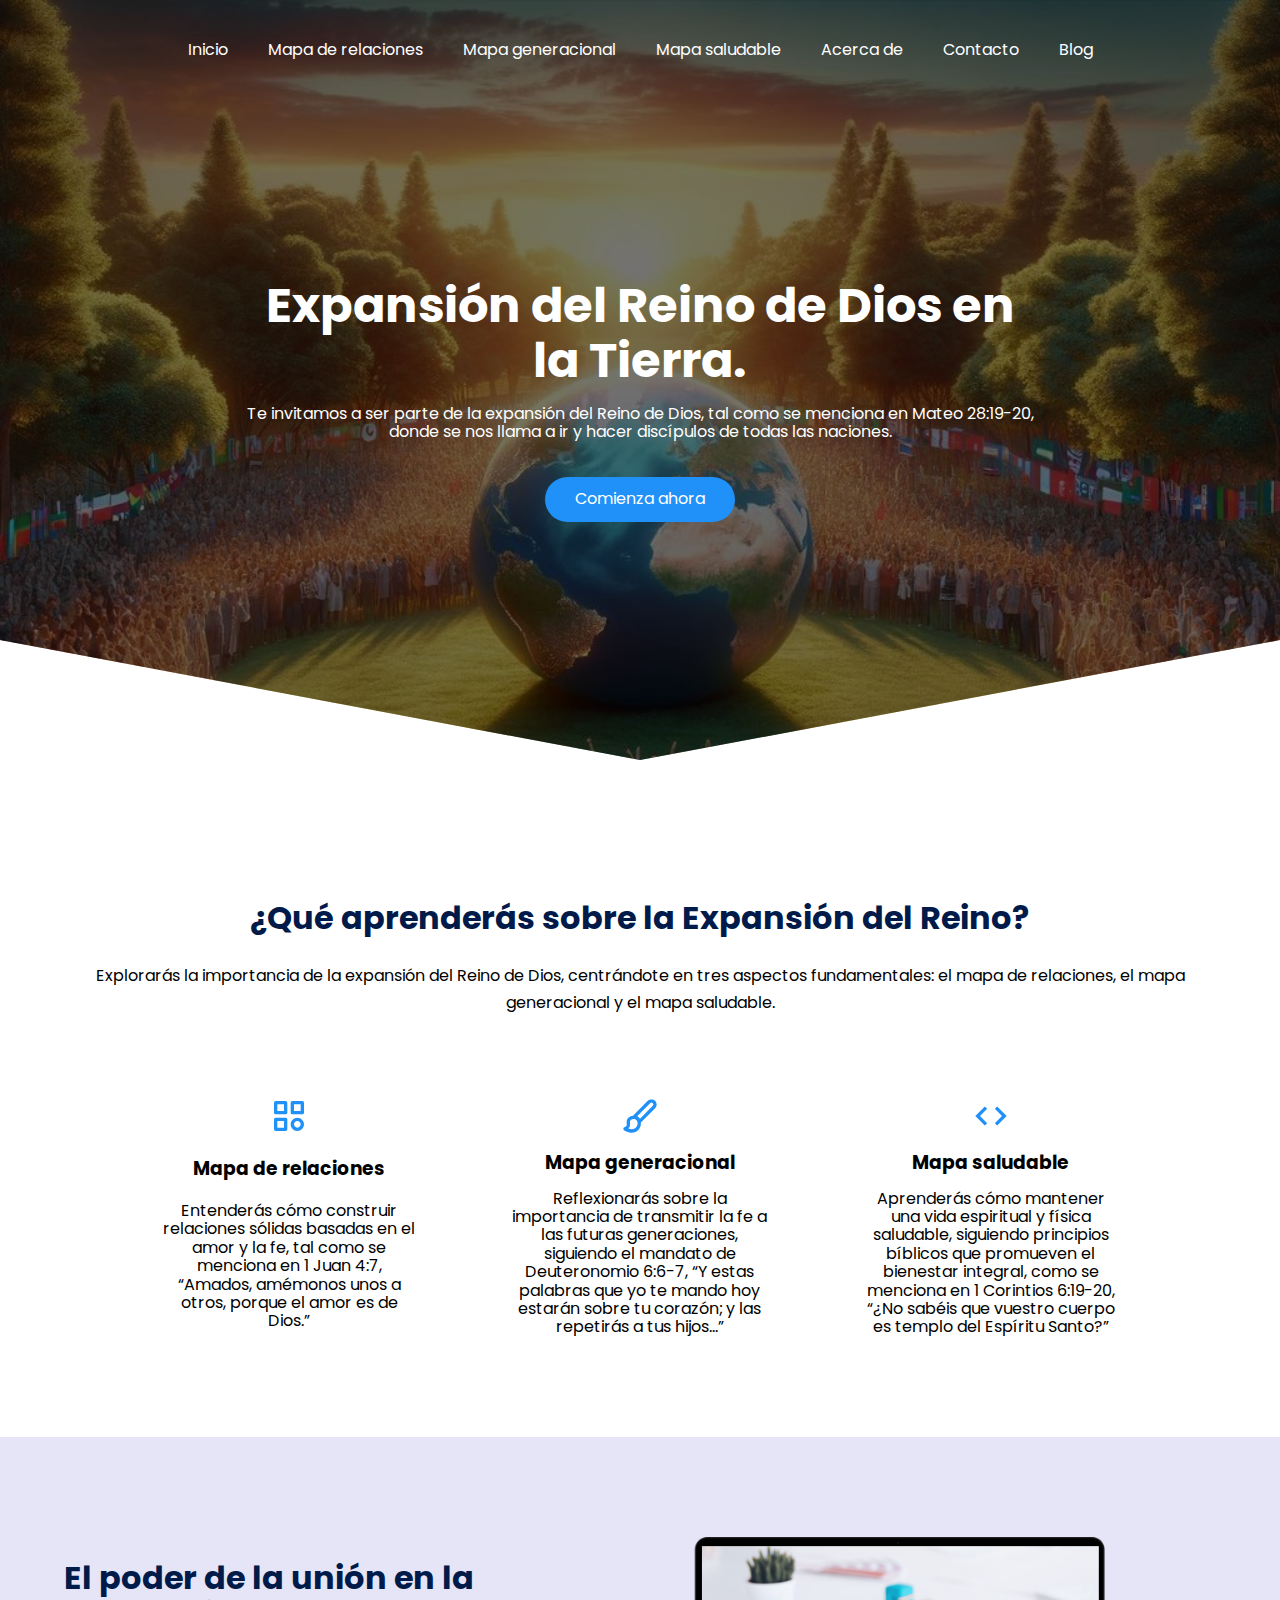
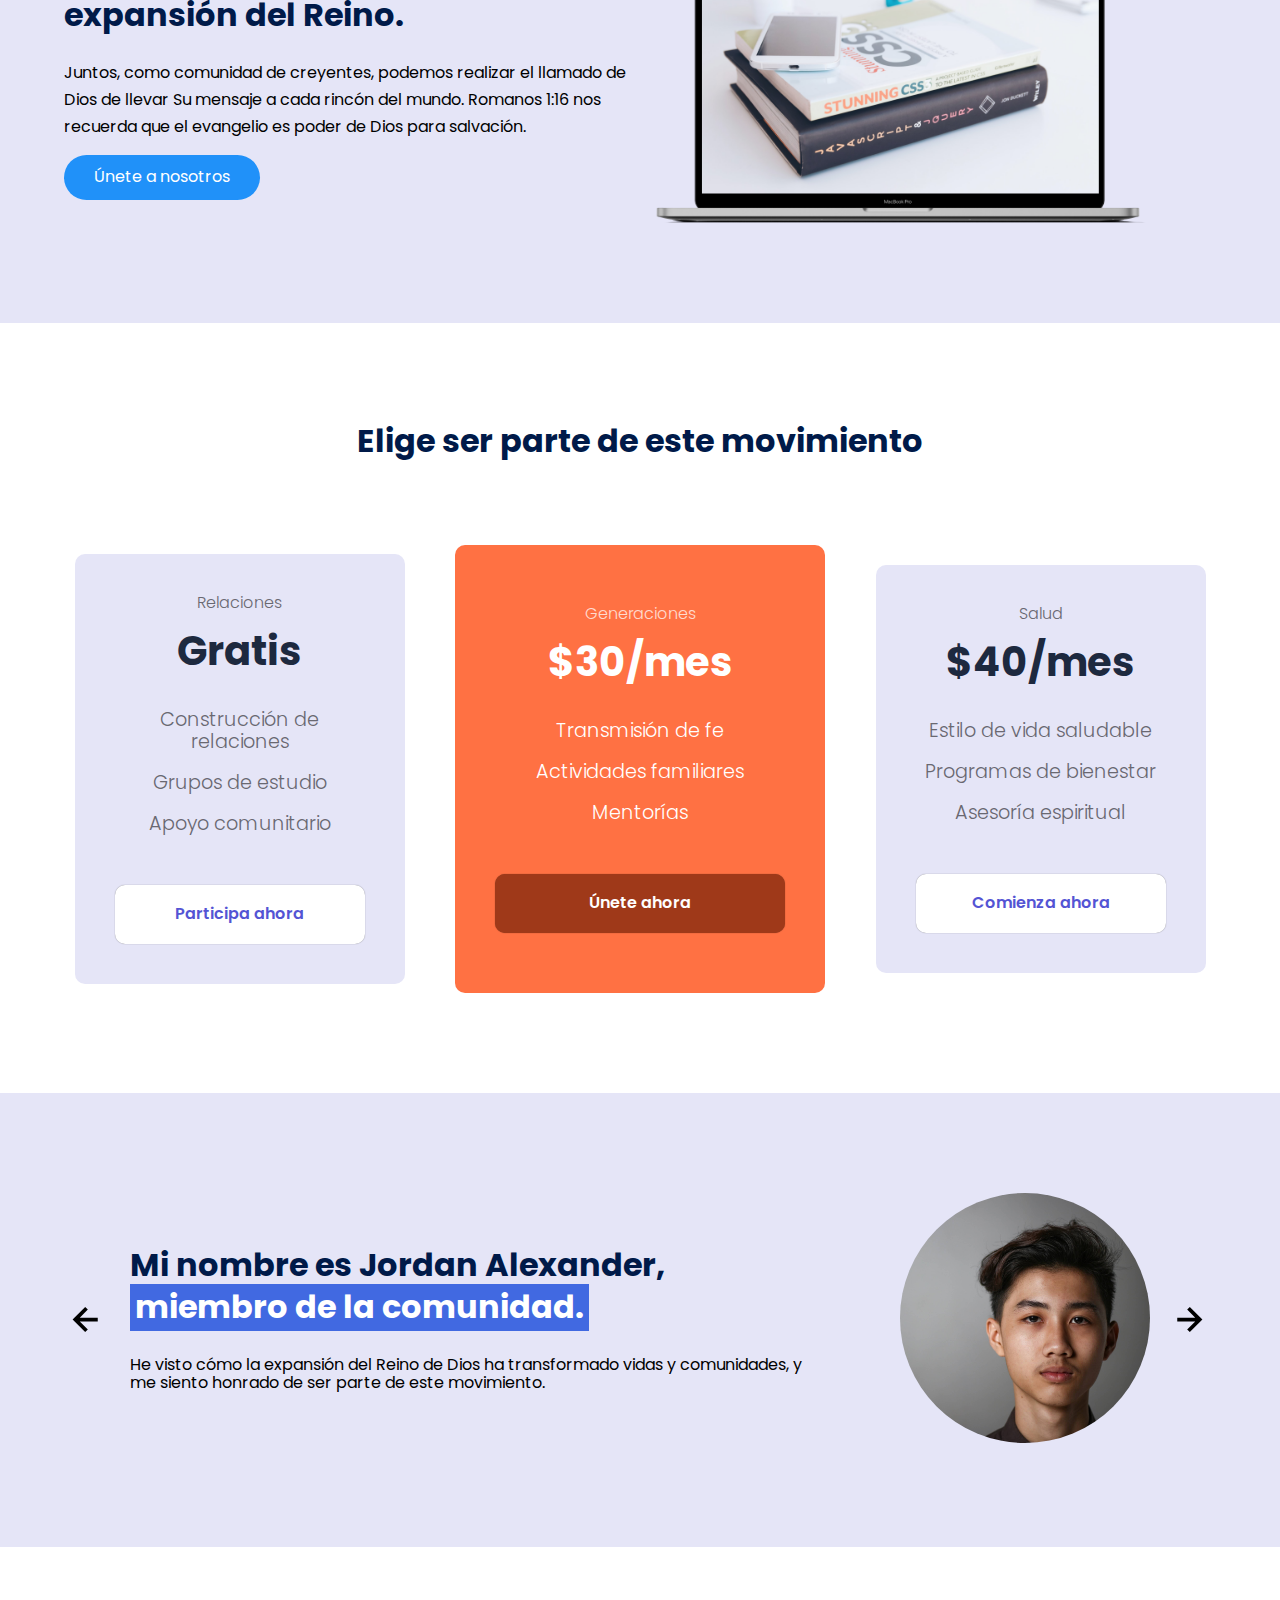
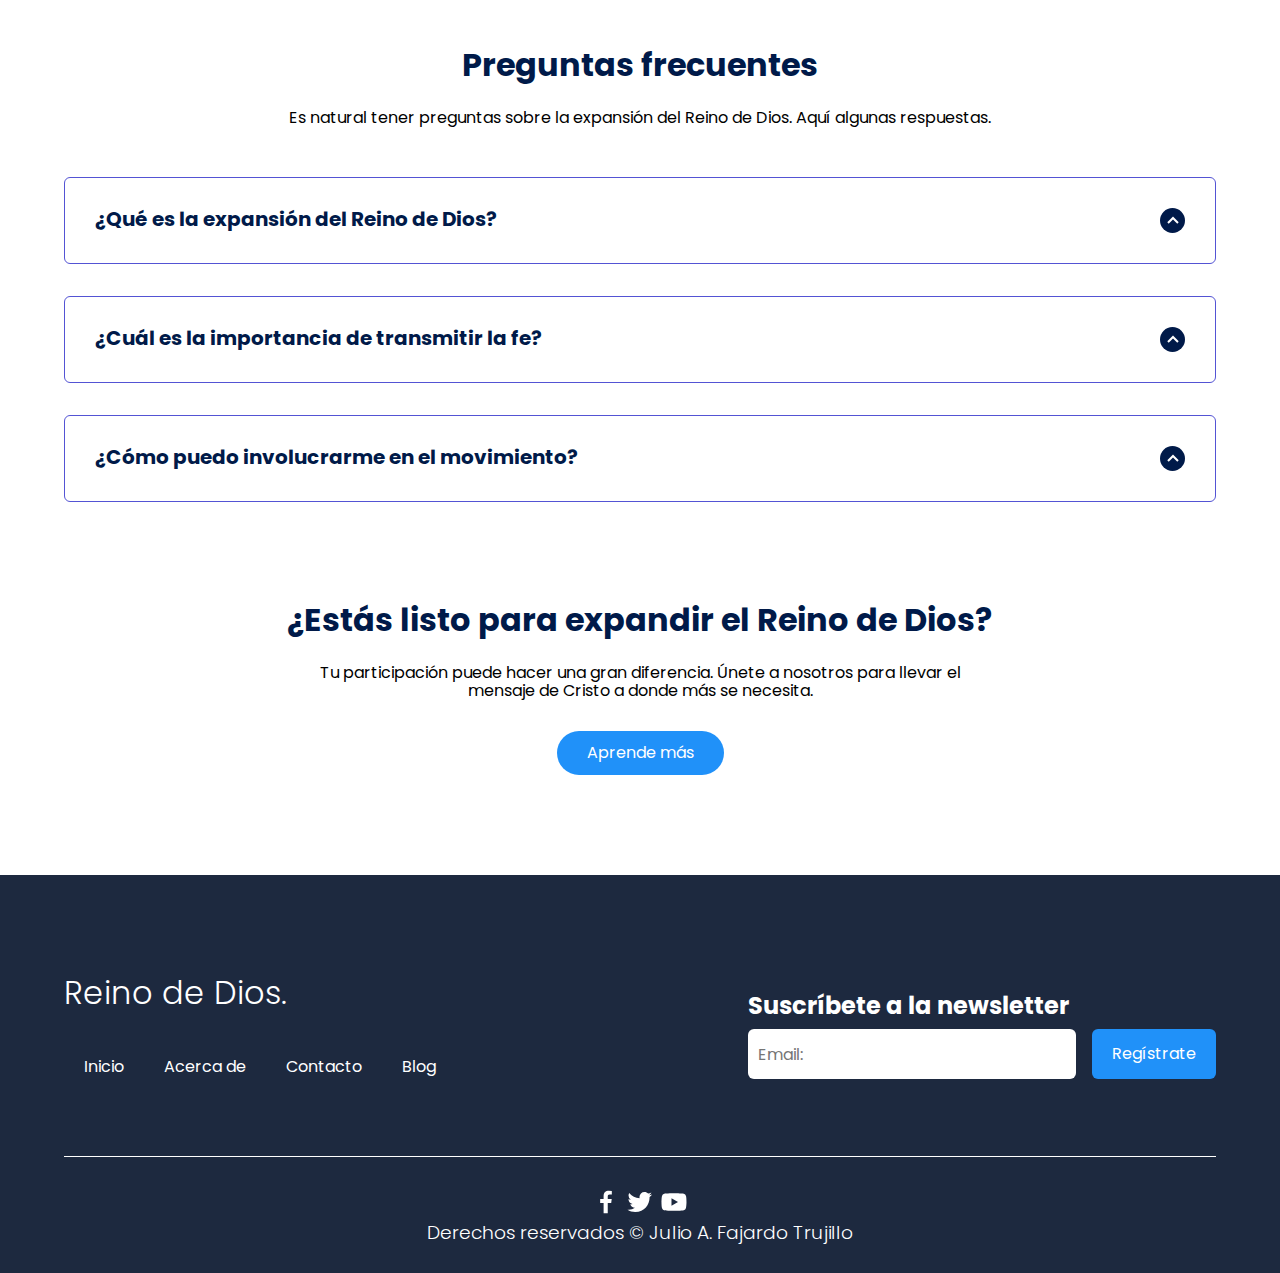
==== index.html @ 3956459e "Add files via upload" ====
<!DOCTYPE html>
<html lang="es">

<html lang="es">

<head>
    <meta charset="UTF-8">
    <meta http-equiv="X-UA-Compatible" content="IE=edge">
    <meta name="viewport" content="width=device-width, initial-scale=1.0">
    <title>Expansión del Reino de Dios</title>
    <link rel="shortcut icon" href="./images/favicon.png" type="image/x-icon">
    <link rel="stylesheet" href="./css/normalize.css">
    <link rel="stylesheet" href="./css/estilos.css">

    <meta name="theme-color" content="#2091F9">

    <meta name="title" content="Expansión del Reino de Dios en la Tierra">
    <meta name="description"
        content="Reflexionando sobre la importancia de la expansión del Reino de Dios en la Tierra con fundamentos bíblicos.">

    <meta property="og:type" content="website">
    <meta property="og:url" content="https://alexcgdesign.github.io">
    <meta property="og:title" content="Expansión del Reino de Dios">
    <meta property="og:description"
        content="Reflexionando sobre la importancia de la expansión del Reino de Dios en la Tierra.">
    <meta property="og:image" content="https://alexcgdesign.github.io/images/reino.jpg">

    <meta property="twitter:card" content="summary_large_image">
    <meta property="twitter:url" content="https://www.jordanalex.com/">
    <meta property="twitter:title" content="Expansión del Reino de Dios">
    <meta property="twitter:description"
        content="Reflexionando sobre la importancia de la expansión del Reino de Dios en la Tierra.">
    <meta property="twitter:image" content="https://alexcgdesign.github.io/images/reino.jpg">
</head>

<body>

    <header class="hero">
        <nav class="nav container">

            <ul class="nav__link nav__link--menu">
                <li class="nav__items">
                    <a href="#" class="nav__links">Inicio</a>
                </li>
                <li class="nav__items">
                    <a href="mapa de relaciones/mapaRelaciones.html" class="nav__links">Mapa de relaciones</a>
                </li>
                <li class="nav__items">
                    <a href="mapa generacional/mapaGeneracional.html" class="nav__links">Mapa generacional</a>
                </li>
                <li class="nav__items">
                    <a href="mapa saludable/mapaSaludable.html" class="nav__links">Mapa saludable</a>
                </li>
                <li class="nav__items">
                    <a href="#" class="nav__links">Acerca de</a>
                </li>
                <li class="nav__items">
                    <a href="#" class="nav__links">Contacto</a>
                </li>
                <li class="nav__items">
                    <a href="#" class="nav__links">Blog</a>
                </li>

                <img src="./images/close.svg" class="nav__close">
            </ul>

            <div class="nav__menu">
                <img src="./images/menu.svg" class="nav__img">
            </div>
        </nav>

        <section class="hero__container container">
            <h1 class="hero__title">Expansión del Reino de Dios en la Tierra.</h1>
            <p class="hero__paragraph">Te invitamos a ser parte de la expansión del Reino de Dios, tal como se menciona en Mateo 28:19-20, donde se nos llama a ir y hacer discípulos de todas las naciones.</p>
            <a href="#" class="cta">Comienza ahora</a>
        </section>
    </header>

    <main>
        <section class="container about">
            <h2 class="subtitle">¿Qué aprenderás sobre la Expansión del Reino?</h2>
            <p class="about__paragraph">Explorarás la importancia de la expansión del Reino de Dios, centrándote en tres aspectos fundamentales: el mapa de relaciones, el mapa generacional y el mapa saludable.</p>

            <div class="about__main">
                <article class="about__icons">
                    <img src="./images/shapes.svg" class="about__icon">
                    <h3 class="about__title">Mapa de relaciones</h3>
                    <p class="about__paragrah">Entenderás cómo construir relaciones sólidas basadas en el amor y la fe, tal como se menciona en 1 Juan 4:7, “Amados, amémonos unos a otros, porque el amor es de Dios.”</p>
                </article>

                <article class="about__icons">
                    <img src="./images/paint.svg" class="about__icon">
                    <h3 class="about__title">Mapa generacional</h3>
                    <p class="about__paragrah">Reflexionarás sobre la importancia de transmitir la fe a las futuras generaciones, siguiendo el mandato de Deuteronomio 6:6-7, “Y estas palabras que yo te mando hoy estarán sobre tu corazón; y las repetirás a tus hijos…”</p>
                </article>

                <article class="about__icons">
                    <img src="./images/code.svg" class="about__icon">
                    <h3 class="about__title">Mapa saludable</h3>
                    <p class="about__paragrah">Aprenderás cómo mantener una vida espiritual y física saludable, siguiendo principios bíblicos que promueven el bienestar integral, como se menciona en 1 Corintios 6:19-20, “¿No sabéis que vuestro cuerpo es templo del Espíritu Santo?”</p>
                </article>
            </div>
        </section>

        <section class="knowledge">
            <div class="knowledge__container container">
                <div class="knowledege__texts">
                    <h2 class="subtitle">El poder de la unión en la expansión del Reino.</h2>
                    <p class="knowledge__paragraph">Juntos, como comunidad de creyentes, podemos realizar el llamado de Dios de llevar Su mensaje a cada rincón del mundo. Romanos 1:16 nos recuerda que el evangelio es poder de Dios para salvación.</p>
                    <a href="#" class="cta">Únete a nosotros</a>
                </div>

                <figure class="knowledge__picture">
                    <img src="./images/macbook.png" class="knowledge__img">
                </figure>
            </div>
        </section>

        <section class="price container">
            <h2 class="subtitle">Elige ser parte de este movimiento</h2>

            <div class="price__table">
                <div class="price__element">
                    <p class="price__name">Relaciones</p>
                    <h3 class="price__price">Gratis</h3>

                    <div class="price__items">
                        <p class="price__features">Construcción de relaciones</p>
                        <p class="price__features">Grupos de estudio</p>
                        <p class="price__features">Apoyo comunitario</p>
                    </div>

                    <a href="#" class="price__cta">Participa ahora</a>
                </div>

                <div class="price__element price__element--best">
                    <p class="price__name">Generaciones</p>
                    <h3 class="price__price">$30/mes</h3>

                    <div class="price__items">
                        <p class="price__features">Transmisión de fe</p>
                        <p class="price__features">Actividades familiares</p>
                        <p class="price__features">Mentorías</p>
                    </div>

                    <a href="#" class="price__cta">Únete ahora</a>
                </div>

                <div class="price__element">
                    <p class="price__name">Salud</p>
                    <h3 class="price__price">$40/mes</h3>

                    <div class="price__items">
                        <p class="price__features">Estilo de vida saludable</p>
                        <p class="price__features">Programas de bienestar</p>
                        <p class="price__features">Asesoría espiritual</p>
                    </div>

                    <a href="#" class="price__cta">Comienza ahora</a>
                </div>
            </div>
        </section>

        <section class="testimony">
            <div class="testimony__container container">
                <img src="./images/leftarrow.svg" class="testimony__arrow" id="before">

                <section class="testimony__body testimony__body--show" data-id="1">
                    <div class="testimony__texts">
                        <h2 class="subtitle">Mi nombre es Jordan Alexander, <span class="testimony__course">miembro de la comunidad.</span></h2>
                        <p class="testimony__review">He visto cómo la expansión del Reino de Dios ha transformado vidas y comunidades, y me siento honrado de ser parte de este movimiento.</p>
                    </div>

                    <figure class="testimony__picture">
                        <img src="./images/face3.jpg" class="testimony__img">
                    </figure>
                </section>

                <section class="testimony__body" data-id="2">
                    <div class="testimony__texts">
                        <h2 class="subtitle">Soy Alejandra Perez, <span class="testimony__course">testigo del amor de Cristo.</span></h2>
                        <p class="testimony__review">La importancia de transmitir la fe es fundamental, veo el impacto en la vida de mis hijos y deseo que más puedan experimentar esto.</p>
                    </div>

                    <figure class="testimony__picture">
                        <img src="./images/face2.jpg" class="testimony__img">
                    </figure>
                </section>

                <section class="testimony__body" data-id="3">
                    <div class="testimony__texts">
                        <h2 class="subtitle">Mi nombre es Karen Arteaga, <span class="testimony__course">una mujer de fe.</span></h2>
                        <p class="testimony__review">Participar en actividades sanas es esencial en nuestro caminar espiritual. He sido reformada y restaurada.</p>
                    </div>

                    <figure class="testimony__picture">
                        <img src="./images/face.jpg" class="testimony__img">
                    </figure>
                </section>

                <section class="testimony__body" data-id="4">
                    <div class="testimony__texts">
                        <h2 class="subtitle">Soy Kevin Ramirez, <span class="testimony__course">comprometido con la causa.</span></h2>
                        <p class="testimony__review">El Reino de Dios crece cuando todos nos unimos y trabajamos juntos por la gloria de Su nombre.</p>
                    </div>

                    <figure class="testimony__picture">
                        <img src="./images/face4.jpg" class="testimony__img">
                    </figure>
                </section>

                <img src="./images/rightarrow.svg" class="testimony__arrow" id="next">
            </div>
        </section>

        <section class="questions container">
            <h2 class="subtitle">Preguntas frecuentes</h2>
            <p class="questions__paragraph">Es natural tener preguntas sobre la expansión del Reino de Dios. Aquí algunas respuestas.</p>

            <section class="questions__container">
                <article class="questions__padding">
                    <div class="questions__answer">
                        <h3 class="questions__title">¿Qué es la expansión del Reino de Dios?
                            <span class="questions__arrow">
                                <img src="./images/arrow.svg" class="questions__img">
                            </span>
                        </h3>

                        <p class="questions__show">La expansión del Reino de Dios se refiere al crecimiento del mensaje de salvación y amor de Dios a través de toda la humanidad, tal como se describe en Mateo 28:19-20.</p>
                    </div>
                </article>

                <article class="questions__padding">
                    <div class="questions__answer">
                        <h3 class="questions__title">¿Cuál es la importancia de transmitir la fe?
                            <span class="questions__arrow">
                                <img src="./images/arrow.svg" class="questions__img">
                            </span>
                        </h3>

                        <p class="questions__show">Transmitir la fe es crucial para que las futuras generaciones conozcan y experimenten el amor de Dios, siguiendo el mandato de Deuteronomio 6:6-7.</p>
                    </div>
                </article>

                <article class="questions__padding">
                    <div class="questions__answer">
                        <h3 class="questions__title">¿Cómo puedo involucrarme en el movimiento?
                            <span class="questions__arrow">
                                <img src="./images/arrow.svg" class="questions__img">
                            </span>
                        </h3>

                        <p class="questions__show">Existen muchas formas de involucrarte, desde participar en actividades comunitarias hasta unirte a grupos de estudio. Cada acción cuenta para la expansión del Reino de Dios.</p>
                    </div>
                </article>
            </section>

            <section class="questions__offer">
                <h2 class="subtitle">¿Estás listo para expandir el Reino de Dios?</h2>
                <p class="questions__copy">Tu participación puede hacer una gran diferencia. Únete a nosotros para llevar el mensaje de Cristo a donde más se necesita.</p>
                <a href="#" class="cta">Aprende más</a>
            </section>
        </section>
    </main>

    <footer class="footer">
        <section class="footer__container container">
            <nav class="nav nav--footer">
                <h2 class="footer__title">Reino de Dios.</h2>

                <ul class="nav__link nav__link--footer">
                    <li class="nav__items">
                        <a href="#" class="nav__links">Inicio</a>
                    </li>
                    <li class="nav__items">
                        <a href="#" class="nav__links">Acerca de</a>
                    </li>
                    <li class="nav__items">
                        <a href="#" class="nav__links">Contacto</a>
                    </li>
                    <li class="nav__items">
                        <a href="#" class="nav__links">Blog</a>
                    </li>
                </ul>
            </nav>

            <form class="footer__form" action="https://formspree.io/f/mknkkrkj" method="POST">
                <h2 class="footer__newsletter">Suscríbete a la newsletter</h2>
                <div class="footer__inputs">
                    <input type="email" placeholder="Email:" class="footer__input" name="_replyto">
                    <input type="submit" value="Regístrate" class="footer__submit">
                </div>
            </form>
        </section>

        <section class="footer__copy container">
            <div class="footer__social">
                <a href="#" class="footer__icons"><img src="./images/facebook.svg" class="footer__img"></a>
                <a href="#" class="footer__icons"><img src="./images/twitter.svg" class="footer__img"></a>
                <a href="#" class="footer__icons"><img src="./images/youtube.svg" class="footer__img"></a>
            </div>

            <h3 class="footer__copyright">Derechos reservados © Julio A. Fajardo Trujillo</h3>
        </section>
    </footer>
    <script src="script.js"></script>
</body>

</html>
---- css/estilos.css ----
@import url('https://fonts.googleapis.com/css2?family=Poppins:wght@300;400;600;700&display=swap');

:root {
    --padding-container: 100px 0;
    --color-title: #001A49;
}

body {
    font-family: 'Poppins', sans-serif;
}

.container {
    width: 90%;
    max-width: 1200px;
    margin: 0 auto;
    overflow: hidden;
    padding: var(--padding-container);
}

.hero {
    width: 100%;
    height: 100vh;
    min-height: 600px;
    max-height: 800px;
    position: relative;
    display: grid;
    grid-template-rows: 100px 1fr;
    color: #fff;
}

.hero::before {
    content: "";
    position: absolute;
    top: 0;
    left: 0;
    width: 100%;
    height: 100%;
    background-image: linear-gradient(180deg, #0000008c 0%, #0000008c 100%), url('../images/30ab85d7ec8a5f1ca81ff746a9dfc01a.jpg');
    background-size: cover;
    clip-path: polygon(0 0, 100% 0, 100% 80%, 50% 95%, 0 80%);
    z-index: -1;
}


/* Nav */

.nav {
    --padding-container: 0;
    height: 100%;
    display: flex;
    align-items: center;
}

.nav__title {
    font-weight: 300;
}

.nav__link {
    margin: auto;
    padding: 0;
    display: grid;
    grid-auto-flow: column;
    grid-auto-columns: max-content;
}

.nav__items {
    list-style: none;
}

.nav__links {
    color: #fff;
    text-decoration: none;
    padding:10px 20px;
   }
.nav__links:hover {
    background-color: #00000028;
    }
    
.nav__menu {
    margin-left: auto;
    cursor: pointer;
    display: none;
}

.nav__img {
    display: block;
    width: 30px;
}


.nav__close {
    display: var(--show, none);
}


/* Hero container */

.hero__container {
    max-width: 800px;
    --padding-container: 0;
    display: grid;
    grid-auto-rows: max-content;
    align-content: center;
    gap: 1em;
    padding-bottom: 100px;
    text-align: center;
}

.hero__title {
    font-size: 3rem;
}

.hero__paragraph {
    margin-bottom: 20px;
}

.cta {
    display: inline-block;
    background-color: #2091F9;
    justify-self: center;
    color: #fff;
    text-decoration: none;
    padding: 13px 30px;
    border-radius: 32px;
}

/* About */

.about {
    text-align: center;
}

.subtitle {
    color: var(--color-title);
    font-size: 2rem;
    margin-bottom: 25px;
}


.about__paragraph {
    line-height: 1.7;
}

.about__main {
    padding-top: 80px;
    display: grid;
    width: 90%;
    margin: 0 auto;
    gap: 1em;
    overflow: hidden;
    grid-template-columns: repeat(auto-fit, minmax(260px, auto));
}


.about__icons {
    display: grid;
    gap: 1em;
    justify-items: center;
    width: 260px;
    overflow: hidden;
    margin: 0 auto;
}

.about__icon {
    width: 40px;
}

/* Knowledge */

.knowledge {
    background-color: #e5e5f7;
    background-image: radial-gradient(#444cf7 0.5px, transparent 0.5px), radial-gradient(#444cf7 0.5px, #e5e5f7 0.5px);
    background-size: 20px 20px;
    background-position: 0 0, 10px 10px;
    overflow: hidden;
}

.knowledge__container{
    display: grid;
    grid-template-columns: 1fr 1fr;
    gap: 1em;
    align-items: center;
}

.knowledge__picture{
    max-width: 500px;
}

.knowledge__paragraph{
    line-height: 1.7;
    margin-bottom: 15px;
}

.knowledge__img{
    width: 100%;
    display: block;
}

/* price */

.price{
    text-align: center;
}

.price__table{
    padding-top: 60px;
    display: flex;
    flex-wrap: wrap;
    gap: 2.5em;
    justify-content: space-evenly;
    align-items: center;
}

.price__element{
    background-color: #e5e5f7;
    text-align: center;
    border-radius: 10px;
    width: 330px;
    padding: 40px;
    --color-plan: #696871;
    --color-price: #1D293F;
    --bg-cta: #fff;
    --color-cta: #5454D4;
    --color-items: #696871;
}

.price__element--best{
    width: 370px;
    padding: 60px 40px;
    background-color: #FF7143;
    --color-plan: rgb(255 255 255 / 75%);
    --color-price: #fff;
    --bg-cta: #9F3919;
    --color-cta: #FFF;
    --color-items: #fff;
}


.price__name{
    color: var(--color-plan);
    margin-bottom: 15px;
    font-weight: 300;
}

.price__price{
    font-size: 2.5rem;
    color: var(--color-price);
}

.price__items{
    margin-top: 35px;
    display: grid;
    gap: 1em;
    font-weight: 300;
    font-size: 1.2rem;
    margin-bottom: 50px;
    color: var(--color-items);
}

.price__cta{
    display: block;
    padding: 20px 0;
    border-radius: 10px;
    text-decoration: none;
    background-color: var(--bg-cta);
    font-weight: 600;
    color: var(--color-cta);
    box-shadow: 0 0 1px rgba(0, 0, 0, .5);
}

/* Testimony */

.testimony{
    background-color: #e5e5f7;
}

.testimony__container{
    display: grid;
    grid-template-columns: 50px 1fr 50px;
    gap: 1em;
    align-items: center;
}

.testimony__body{
    display: grid;
    grid-template-columns: 1fr max-content;
    justify-content: space-between;
    align-items: center;
    gap: 2em;
    grid-column: 2/3;
    grid-row: 1/2;
    opacity: 0;
    pointer-events: none;
}


.testimony__body--show{
    pointer-events: unset;
    opacity: 1;
    transition: opacity 1.5s ease-in-out;
}

.testimony__img{
    width: 250px;
    height: 250px;
    border-radius: 50%;
    object-fit: cover;
    object-position: 50% 30%;
}

.testimony__texts{
    max-width: 700px;
}

.testimony__course{
    background-color: royalblue;
    color: #fff;
    display: inline-block;
    padding: 5px;
}

.testimony__arrow{
    width: 90%;
    cursor: pointer;
}

/* Questions */

.questions{
    text-align: center;
}

.questions__container{
    display: grid;
    gap: 2em;
    padding-top: 50px;
    padding-bottom: 100px;
}

.questions__padding{
    padding: 0;
    transition: padding .3s;
    border: 1px solid #5454D4;
    border-radius: 6px;
}

.questions__padding--add{
    padding-bottom: 30px;
}

.questions__answer{
    padding: 0 30px 0;
    overflow: hidden;
}

.questions__title{
    text-align: left;
    display: flex;
    font-size: 20px;
    padding: 30px 0 30px;
    cursor: pointer;
    color: var(--color-title);
    justify-content: space-between;
}

.questions__arrow{
    border-radius: 50%;
    background-color: var(--color-title);
    width: 25px;
    height: 25px;
    display: flex;
    justify-content: center;
    align-items: center;
    align-self: flex-end;
    margin-left: 10px;
    transition:  transform .3s;
}

.questions__arrow--rotate{
    transform: rotate(180deg);
}

.questions__show{
    text-align: left;
    height: 0;
    transition: height .3s;
}

.questions__img{
    display: block;
}

.questions__copy{
    width: 60%;
    margin: 0 auto;
    margin-bottom: 30px;
}

/* Footer */

.footer{
    background-color: #1D293F;
}

.footer__title{
    font-weight: 300;
    font-size: 2rem;
    margin-bottom: 30px;
}

.footer__title, .footer__newsletter{
    color: #fff;
}


.footer__container{
    display: flex;
    justify-content: space-between;
    align-items: center;
    border-bottom: 1px solid #fff;
    padding-bottom: 60px;
}

.nav--footer{
    padding-bottom: 20px;
    display: grid;
    gap: 1em;
    grid-auto-flow: row;
    height: 100%;
}

.nav__link--footer{
    display: flex;
    margin: 0;
    margin-right: 20px;
    flex-wrap: wrap;
}

.footer__inputs{
    margin-top: 10px;
    display: flex;
    overflow: hidden;
}

.footer__input{
    background-color: #fff;
    height: 50px;
    display: block;
    padding-left: 10px;
    border-radius: 6px;
    font-size: 1rem;
    outline: none;
    border: none;
    margin-right: 16px;
}

.footer__submit{
    margin-left: auto;
    display: inline-block;
    height: 50px;
    padding: 0 20px ;
    background-color: #2091F9;
    border: none;
    font-size: 1rem;
    color: #fff;
    border-radius: 6px;
    cursor: pointer;
}

.footer__copy{
    --padding-container: 30px 0;
    text-align: center;
    color: #fff;
}

.footer__copyright{
    font-weight: 300;
}

.footer__icons{
    margin-bottom: 10px;
}

.footer__img{
    width: 30px;
}

/* Media queries */

@media (max-width:800px){
    .nav__menu{
        display: block;
    }

    .nav__link--menu{
        position: fixed;
        background-color: #000;
        top: 0;
        left: 0;
        height: 100%;
        width: 100%;
        display: flex;
        flex-direction: column;
        justify-content: space-evenly;
        align-items: center;
        z-index: 100;
        opacity: 0;
        pointer-events: none;
        transition: .7s opacity;
    }

    .nav__link--show{
        --show: block;
        opacity:1 ;
        pointer-events: unset;
    }

    .nav__close{
        position: absolute;
        top: 30px;
        right: 30px;
        width: 30px;
        cursor: pointer;
    }

    .hero__title{
        font-size: 2.5rem;
    }


    .about__main{
        gap: 2em;
    }

    .about__icons:last-of-type{
        grid-column: 1/-1;
    }


    .knowledge__container{
        grid-template-columns: 1fr;
        grid-template-rows: max-content 1fr;
        gap: 3em;
        text-align: center;
    }

    .knowledge__picture{
        grid-row: 1/2;
        justify-self: center;
    }

    .testimony__container{
        grid-template-columns: 30px 1fr 30px;
    }

    .testimony__body{
        grid-template-columns: 1fr;
        grid-template-rows: max-content max-content;
        gap: 3em;
        justify-items:center ;
    }


    .testimony__img{
        width: 200px;
        height: 200px;
        
    }

    .questions__copy{
        width: 100%;
    }

    .footer__container{
        flex-wrap: wrap;
    }

    .nav--footer{
        width: 100%;
        justify-items: center;
    }

    .nav__link--footer{
        width: 100%;
        justify-content: space-evenly;
        margin: 0;
    }

    .footer__form{
        width: 100%;
        justify-content: space-evenly;
    }

    .footer__input{
        flex: 1;
    }

}

@media (max-width:600px){
    .hero__title{
        font-size: 2rem;
    }

    .hero__paragraph{
        font-size: 1rem;
    }

    .subtitle{
        font-size: 1.8rem;
    }

    .price__element{
        width: 90%;
    }

    .price__element--best{
        width: 90%;
        /* padding: 40px; */
    }

    .price__price{
        font-size: 2rem;
    }

    .testimony{
        --padding-container: 60px 0;
    }

    .testimony__container{
        grid-template-columns: 28px 1fr 28px;
        gap: .9em;
    }

    .testimony__arrow{
        width: 100%;
    }

    .testimony__course{
        margin-top: 15px;
    }

    .questions__title{
        font-size: 1rem;
    }

    .footer__title{
        justify-self: start;
        margin-bottom: 15px;
    }

    .nav--footer{
        padding-bottom: 60px;
    }

    .nav__link--footer{
        justify-content: space-between;
    }

    .footer__inputs{
        flex-wrap: wrap;
    }

    .footer__input{
        flex-basis: 100%;
        margin: 0;
        margin-bottom: 16px;
    }

    .footer__submit{
        margin-right: auto;
        margin-left: 0;
    }
    
}
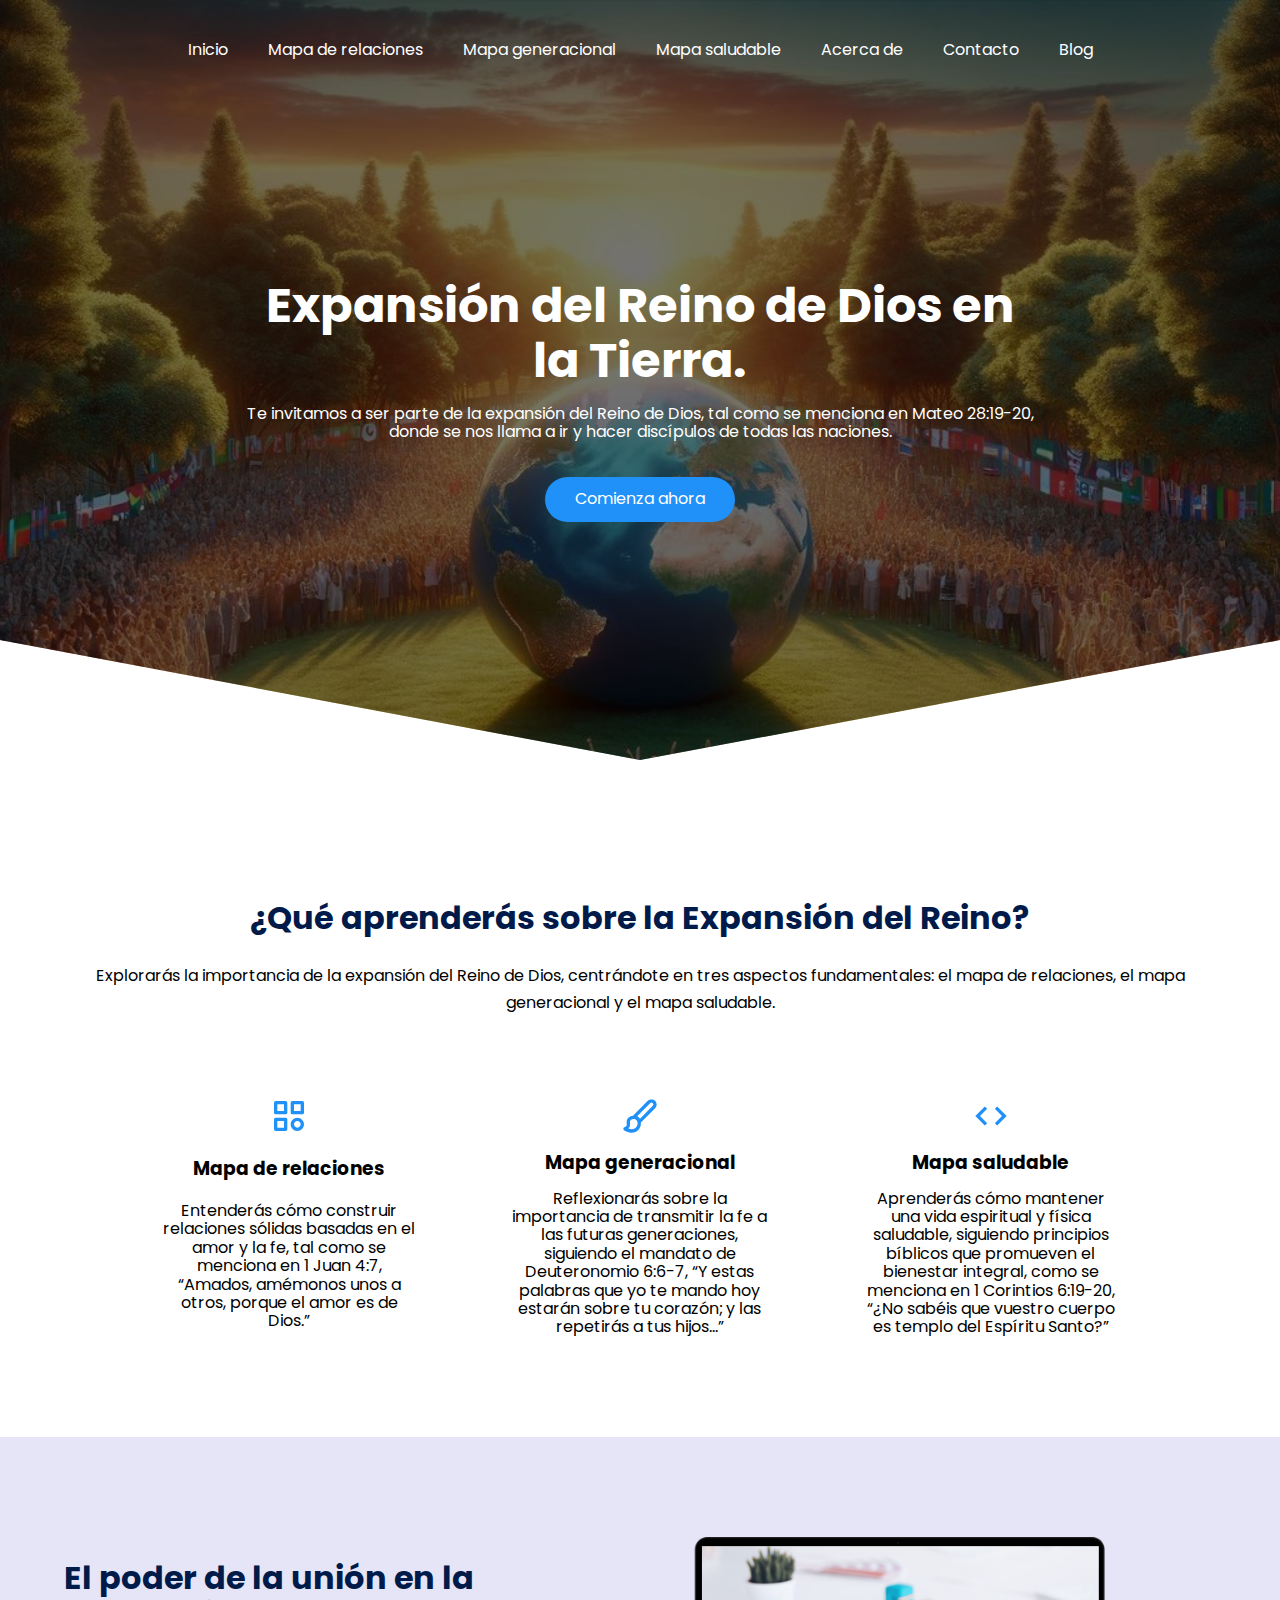
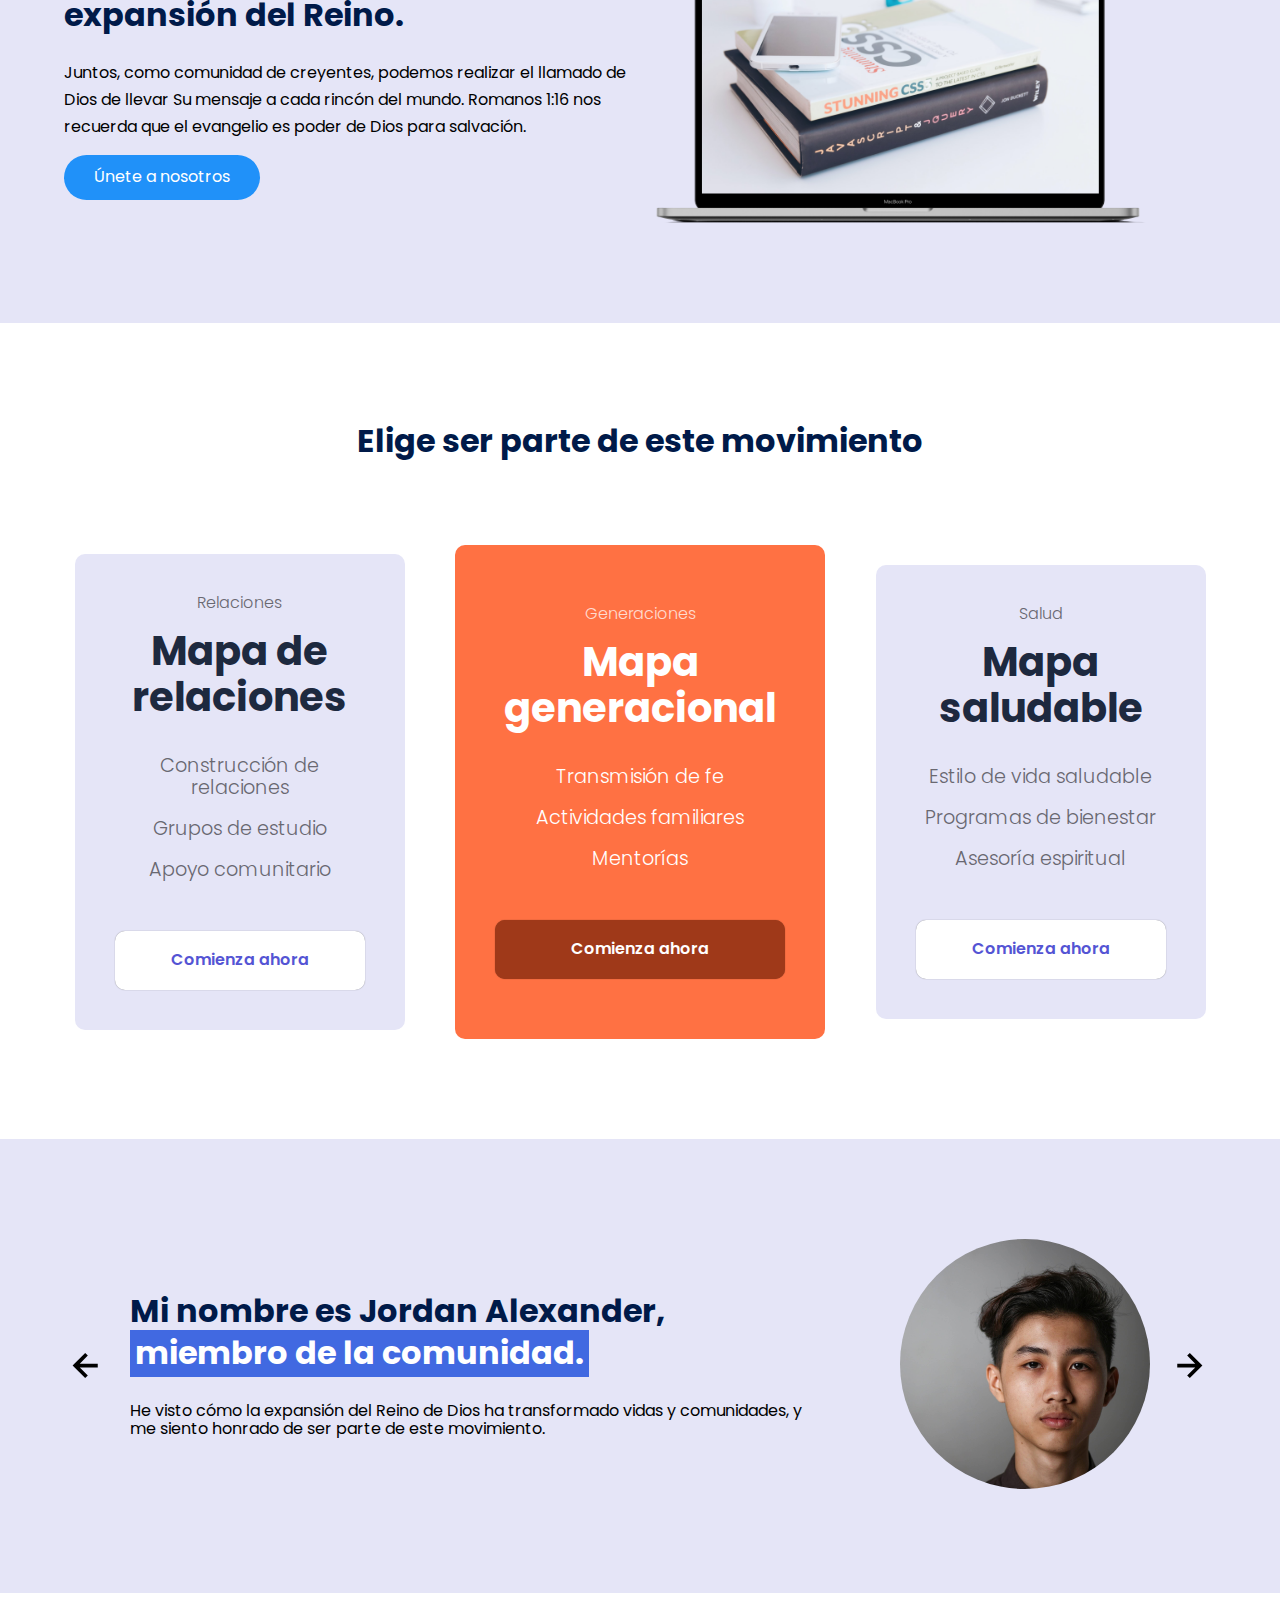
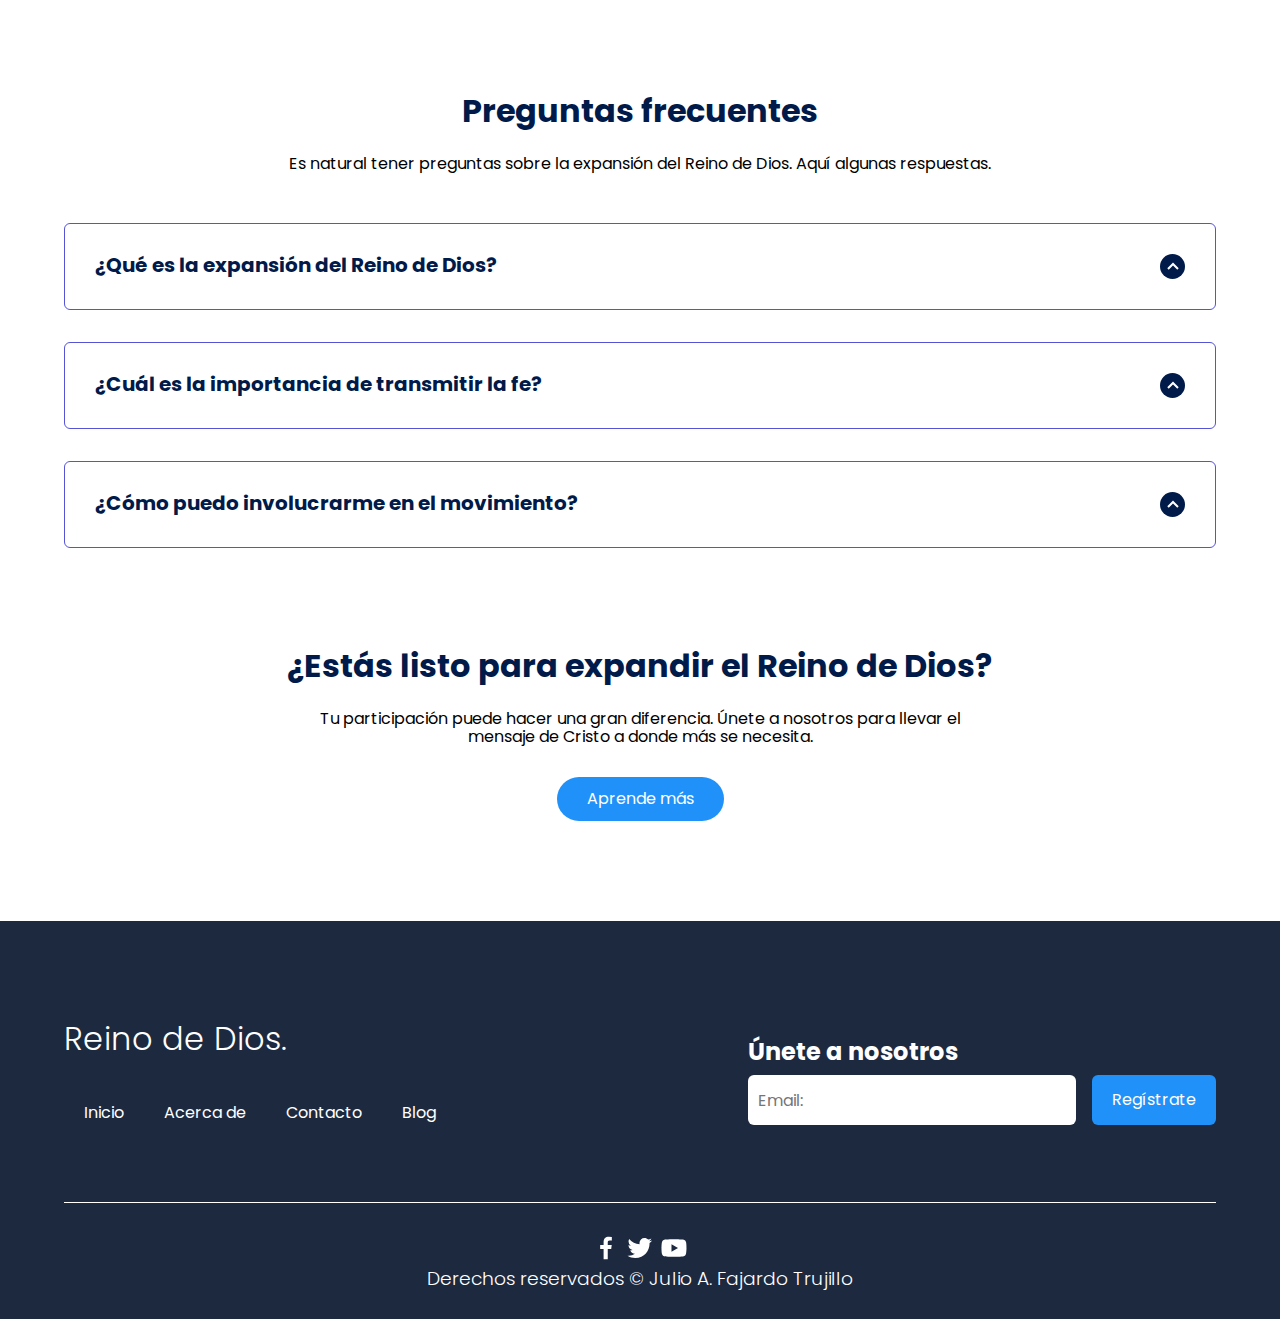
==== commit 0cb58205: "Add files via upload" ====
--- a/index.html
+++ b/index.html
@@ -39,25 +39,25 @@
         <nav class="nav container">
 
             <ul class="nav__link nav__link--menu">
-                <li class="nav__items">
+                <li class="nav__items hover">
                     <a href="#" class="nav__links">Inicio</a>
                 </li>
-                <li class="nav__items">
+                <li class="nav__items hover">
                     <a href="mapa de relaciones/mapaRelaciones.html" class="nav__links">Mapa de relaciones</a>
                 </li>
-                <li class="nav__items">
+                <li class="nav__items hover">
                     <a href="mapa generacional/mapaGeneracional.html" class="nav__links">Mapa generacional</a>
                 </li>
-                <li class="nav__items">
+                <li class="nav__items hover">
                     <a href="mapa saludable/mapaSaludable.html" class="nav__links">Mapa saludable</a>
                 </li>
-                <li class="nav__items">
+                <li class="nav__items hover">
                     <a href="#" class="nav__links">Acerca de</a>
                 </li>
-                <li class="nav__items">
+                <li class="nav__items hover">
                     <a href="#" class="nav__links">Contacto</a>
                 </li>
-                <li class="nav__items">
+                <li class="nav__items hover">
                     <a href="#" class="nav__links">Blog</a>
                 </li>
 
@@ -107,7 +107,7 @@
                 <div class="knowledege__texts">
                     <h2 class="subtitle">El poder de la unión en la expansión del Reino.</h2>
                     <p class="knowledge__paragraph">Juntos, como comunidad de creyentes, podemos realizar el llamado de Dios de llevar Su mensaje a cada rincón del mundo. Romanos 1:16 nos recuerda que el evangelio es poder de Dios para salvación.</p>
-                    <a href="#" class="cta">Únete a nosotros</a>
+                    <a href="#suscribirce" class="cta">Únete a nosotros</a>
                 </div>
 
                 <figure class="knowledge__picture">
@@ -122,7 +122,7 @@
             <div class="price__table">
                 <div class="price__element">
                     <p class="price__name">Relaciones</p>
-                    <h3 class="price__price">Gratis</h3>
+                    <h3 class="price__price">Mapa de relaciones</h3>
 
                     <div class="price__items">
                         <p class="price__features">Construcción de relaciones</p>
@@ -130,12 +130,12 @@
                         <p class="price__features">Apoyo comunitario</p>
                     </div>
 
-                    <a href="#" class="price__cta">Participa ahora</a>
+                    <a href="mapa de relaciones/mapaRelaciones.html" class="price__cta">Comienza ahora</a>
                 </div>
 
                 <div class="price__element price__element--best">
                     <p class="price__name">Generaciones</p>
-                    <h3 class="price__price">$30/mes</h3>
+                    <h3 class="price__price">Mapa generacional</h3>
 
                     <div class="price__items">
                         <p class="price__features">Transmisión de fe</p>
@@ -143,12 +143,12 @@
                         <p class="price__features">Mentorías</p>
                     </div>
 
-                    <a href="#" class="price__cta">Únete ahora</a>
+                    <a href="mapa generacional/mapaGeneracional.html" class="price__cta">Comienza ahora</a>
                 </div>
 
                 <div class="price__element">
                     <p class="price__name">Salud</p>
-                    <h3 class="price__price">$40/mes</h3>
+                    <h3 class="price__price">Mapa saludable</h3>
 
                     <div class="price__items">
                         <p class="price__features">Estilo de vida saludable</p>
@@ -156,7 +156,7 @@
                         <p class="price__features">Asesoría espiritual</p>
                     </div>
 
-                    <a href="#" class="price__cta">Comienza ahora</a>
+                    <a href="mapa saludable/mapaSaludable.html" class="price__cta">Comienza ahora</a>
                 </div>
             </div>
         </section>
@@ -284,11 +284,11 @@
                 </ul>
             </nav>
 
-            <form class="footer__form" action="https://formspree.io/f/mknkkrkj" method="POST">
-                <h2 class="footer__newsletter">Suscríbete a la newsletter</h2>
+            <form id="suscribirce" class="footer__form" action="https://formspree.io/f/mknkkrkj" method="POST">
+                <h2 class="footer__newsletter">Únete a nosotros</h2>
                 <div class="footer__inputs">
                     <input type="email" placeholder="Email:" class="footer__input" name="_replyto">
-                    <input type="submit" value="Regístrate" class="footer__submit">
+                    <input type="submit" value="Regístrate" class="footer__submit cta">
                 </div>
             </form>
         </section>
--- a/css/estilos.css
+++ b/css/estilos.css
@@ -40,8 +40,7 @@
     clip-path: polygon(0 0, 100% 0, 100% 80%, 50% 95%, 0 80%);
     z-index: -1;
 }
-
-
+ 
 /* Nav */
 
 .nav {
@@ -73,7 +72,10 @@
     padding:10px 20px;
    }
 .nav__links:hover {
-    background-color: #00000028;
+    background-color: #00000063;
+    border-radius: 10px;
+    transition: 350ms;
+
     }
     
 .nav__menu {
@@ -86,12 +88,20 @@
     display: block;
     width: 30px;
 }
-
+.nav__img:hover{
+    width: 35px;
+    height: 35px;
+    transition: 350ms;
+}
 
 .nav__close {
     display: var(--show, none);
 }
-
+.nav__close:hover{
+    height: 33px;
+    width: 33px;
+    transition: 350ms;
+}
 
 /* Hero container */
 
@@ -122,6 +132,11 @@
     text-decoration: none;
     padding: 13px 30px;
     border-radius: 32px;
+}
+.cta:hover{
+    background-color: #2074c2;
+    transition: 350ms;
+
 }
 
 /* About */
@@ -267,7 +282,11 @@
     color: var(--color-cta);
     box-shadow: 0 0 1px rgba(0, 0, 0, .5);
 }
-
+.price__cta:hover {
+    background-color: #00000028;
+    transition: 350ms;
+
+    }
 /* Testimony */
 
 .testimony{
@@ -323,7 +342,11 @@
     width: 90%;
     cursor: pointer;
 }
-
+.testimony__arrow:hover{
+    width: 50px;
+    height: 50px;
+    transition: 350ms;
+}
 /* Questions */
 
 .questions{
@@ -375,7 +398,10 @@
     margin-left: 10px;
     transition:  transform .3s;
 }
-
+.questions__arrow:hover{
+    background-color:#0d4b85 ;
+  transition: 350ms;
+}
 .questions__arrow--rotate{
     transform: rotate(180deg);
 }
@@ -484,7 +510,11 @@
 .footer__img{
     width: 30px;
 }
-
+.footer__img:hover{
+     width: 33px;
+     height: 33px;
+     transition: 350ms;
+ }
 /* Media queries */
 
 @media (max-width:800px){
@@ -494,7 +524,7 @@
 
     .nav__link--menu{
         position: fixed;
-        background-color: #000;
+        background-color: #000000e0;
         top: 0;
         left: 0;
         height: 100%;
@@ -507,7 +537,14 @@
         opacity: 0;
         pointer-events: none;
         transition: .7s opacity;
-    }
+        font-size: large;
+    }
+    .nav__links:hover {
+        background-color: #47474763;
+        border-radius: 10px;
+        transition: 350ms;
+    
+        }
 
     .nav__link--show{
         --show: block;
@@ -594,7 +631,11 @@
     .footer__input{
         flex: 1;
     }
-
+    .testimony__arrow:hover{
+        width: 32px;
+        height: 32px;
+        transition: 350ms;
+    }
 }
 
 @media (max-width:600px){
@@ -605,7 +646,11 @@
     .hero__paragraph{
         font-size: 1rem;
     }
-
+    .testimony__arrow:hover{
+        width: 32px;
+        height: 32px;
+        transition: 350ms;
+    }
     .subtitle{
         font-size: 1.8rem;
     }
@@ -672,4 +717,4 @@
         margin-left: 0;
     }
     
-} +} 
